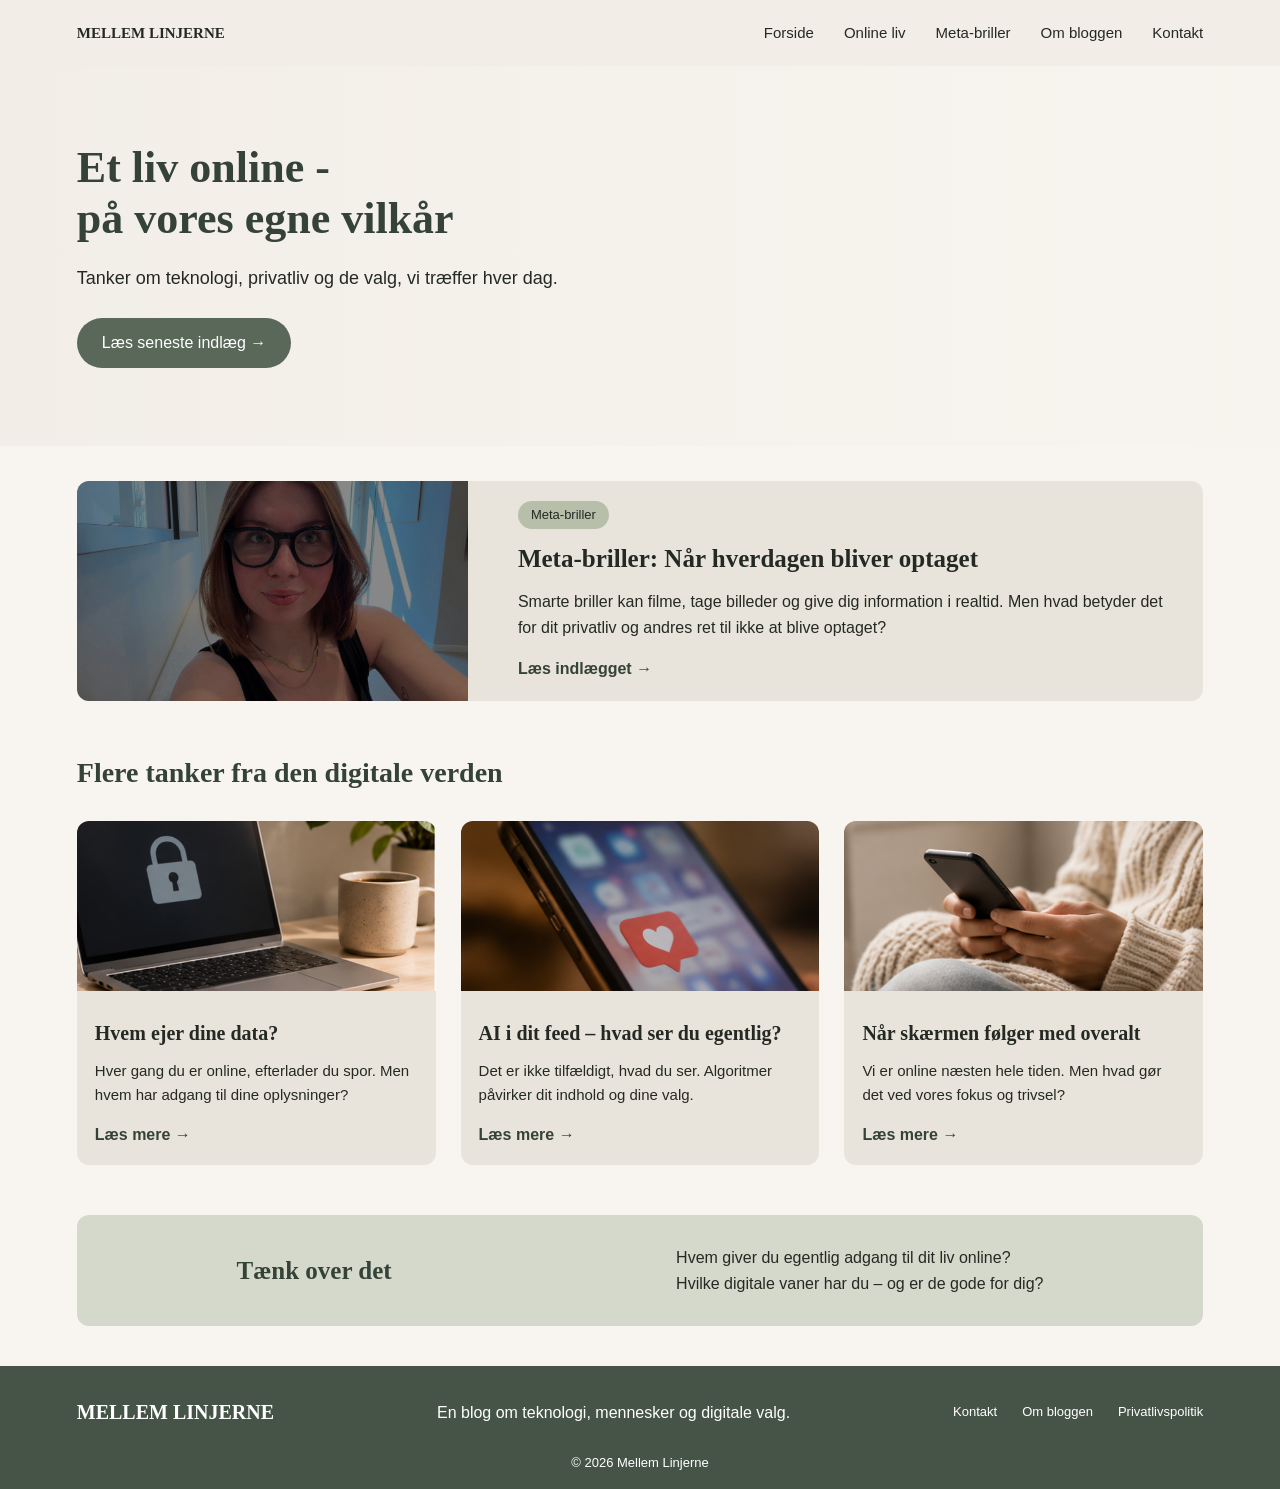
==== index.html @ 358b9c29 "Rename indeks.html to index.html" ====
<!DOCTYPE html>
<html lang="da">
<head>
    <meta charset="UTF-8">
    <meta name="viewport" content="width=device-width, initial-scale=1.0">
    <title>Mellem Linjerne / Et liv online</title>
    <link rel="stylesheet" href="css/style.css">
</head>
<body>
    <!--Menu / Navigation-->
    <header>
        <nav class="navigation">

            <a href="forside.html" class="logo">Mellem Linjerne</a>

            <ul class="menu">
                <li><a href="forside.html">Forside</a></li>
                <li><a href="online-liv.html">Online liv</a></li>
                <li><a href="meta-briller.html">Meta-briller</a></li>
                <li><a href="om.html">Om bloggen</a></li>
                <li><a href="kontakt.html">Kontakt</a></li>
            </ul>

        </nav>
    </header>

    <!--Hero / topbillede-->
    <section class="hero">
        <div class="hero-text">
            <h1>Et liv online -<br>på vores egne vilkår</h1>
            <p>
                Tanker om teknologi, privatliv og de valg, vi træffer hver dag.
            </p>

            <a href="#" class="knap" aria-label="Læs mere om et liv online på vores egne vilkår">Læs seneste indlæg →</a>
        </div>

    </section>

    <!-- 3. ARTIKEL OM META-BRILLER -->
    <main>

        <section class="featured">

            <img src="img/meta-briller.jpg"
                 alt="Person med smarte briller i bymiljø">

            <div class="featured-text">
                <span class="kategori">Meta-briller</span>

                <h2>Meta-briller: Når hverdagen bliver optaget</h2>

                <p>
                    Smarte briller kan filme, tage billeder
                    og give dig information i realtid.
                    Men hvad betyder det for dit privatliv
                    og andres ret til ikke at blive optaget?
                </p>

                <a href="meta-briller.html" aria-label="Læs mere om meta-briller: når hverdagen bliver optaget">Læs indlægget →</a>
            </div>

        </section>

 <!-- 4. SENESTE BLOGINDLÆG -->
        <section id="indlaeg" class="articles">

            <h2>Flere tanker fra den digitale verden</h2>

            <div class="article-grid">

                <article class="article-card">
                    <img src="img/privatliv.jpg"
                         alt="Bærbar computer med et låsesymbol">

                    <div class="article-content">
                        <h3>Hvem ejer dine data?</h3>

                        <p>
                            Hver gang du er online, efterlader
                            du spor. Men hvem har adgang til
                            dine oplysninger?
                        </p>

                        <a href="online-liv.html" aria-label="Læs mere om hvem der ejer dine data?">Læs mere →</a>
                    </div>
                </article>


                <article class="article-card">
                    <img src="img/AI.jpg"
                         alt="Smartphone med sociale medier på skærmen">

                    <div class="article-content">
                        <h3>AI i dit feed – hvad ser du egentlig?</h3>

                        <p>
                            Det er ikke tilfældigt, hvad du ser.
                            Algoritmer påvirker dit indhold
                            og dine valg.
                        </p>

                        <a href="online-liv.html" aria-label="Læs mere om AI i dit feed - hvad ser du egentlig?">Læs mere →</a>
                    </div>
                </article>


                <article class="article-card">
                    <img src="img/telefon.jpg"
                         alt="Person, der bruger sin smartphone">

                    <div class="article-content">
                        <h3>Når skærmen følger med overalt</h3>

                        <p>
                            Vi er online næsten hele tiden.
                            Men hvad gør det ved vores
                            fokus og trivsel?
                        </p>

                        <a href="online-liv.html" aria-label="Læs mere om når skærmen følger med overalt">Læs mere →</a>
                    </div>
                </article>

            </div>

        </section>


        <!-- 5. REFLEKSIONSFELT -->
        <section class="reflection">

            <h2>Tænk over det</h2>

            <p>
                Hvem giver du egentlig adgang til dit liv online?
                <br>
                Hvilke digitale vaner har du – og er de gode for dig?
            </p>

        </section>

    </main>


    <!-- 6. FOOTER / BUND -->
    <footer>

        <div class="footer-content">

            <h2>MELLEM LINJERNE</h2>

            <p>
                En blog om teknologi, mennesker og digitale valg.
            </p>

            <div class="footer-links">
                <a href="kontakt.html">Kontakt</a>
                <a href="om.html">Om bloggen</a>
                <a href="privatliv.html">Privatlivspolitik</a>
            </div>

        </div>

        <p class="copyright">
            © 2026 Mellem Linjerne
        </p>

    </footer>
    
</body>
</html>
---- css/style.css ----
/* 1. Forside */

* {
    margin: 0;
    padding: 0;
    box-sizing: border-box;
}

body {
    display: block;
    width: 100%;
    margin: 0;
    font-family: Arial, sans-serif;
    background-color: #F2EEE7;
    color: #292D29;
    line-height: 1.6;
}

main{
    display: block;
    width: 100%;
}

h1, h2, h3 {
    font-family: Georgia, serif;
}


/* 2. MENU / NAVIGATION */

.navigation {
    display: flex;
    justify-content: space-between;
    align-items: center;
    padding: 20px 6%;
    background-color: #F2EEE7;
}

.logo {
    font-family: Georgia, "Times New Roman", serif;
    font-size: 32px;
    font-weight: 700;
    color: #303a30;
    text-decoration: none;
    text-transform: uppercase;
    letter-spacing: 0;
}

.menu {
    display: flex;
    list-style: none;
    gap: 30px;
}

.menu a {
    text-decoration: none;
    color: #292D29;
    font-size: 15px;
    transition: color 0.3s;
}

.menu a:hover {
    color: #89947F;
}


/* 3. HERO */

.hero {
    min-height: 380px;
    display: flex;
    width: 100%;
    min-height: 380px;
    align-items: center;
    padding: 50px 6%;

    background-image:
        linear-gradient(
            90deg,
            rgba(242, 238, 231, 0.96),
            rgba(242, 238, 231, 0.1)
        ),
        url("img/hero.jpg");

    background-size: cover;
    background-position: center;
}

.hero-text {
    width: 100%;
    max-width: 550px;
}

.hero h1 {
    font-size: 44px;
    color: #354237;
    line-height: 1.15;
    margin-bottom: 20px;
}

.hero p {
    font-size: 18px;
    margin-bottom: 25px;
}

.knap {
    display: inline-block;
    background-color: #596858;
    color: white;
    padding: 12px 25px;
    border-radius: 25px;
    text-decoration: none;
}

.knap:hover {
    background-color: #354237;
}


/* 4. META-BRILLE ARTIKEL */

.featured {
    display: flex;
    align-items: center;
    gap: 30px;
    width: 88%;
    margin: 35px auto;
    background-color: #E9E4DB;
    border-radius: 12px;
    overflow: hidden;
}

.featured img {
    width: 45%;
    height: 220px;
    object-fit: cover;
}

.featured-text {
    padding: 20px;
}

.kategori {
    display: inline-block;
    background-color: #B7BEA9;
    padding: 4px 13px;
    border-radius: 20px;
    font-size: 13px;
    margin-bottom: 10px;
}

.featured h2 {
    font-size: 25px;
    margin-bottom: 10px;
}

.featured p {
    margin-bottom: 15px;
}

.featured a,
.article-card a {
    color: #354237;
    font-weight: bold;
    text-decoration: none;
}


/* 5. BLOGINDLÆG */

.articles {
    display: block;
    width: 88%;
    margin: 50px auto;
}

.articles > h2 {
    font-size: 28px;
    color: #354237;
    margin-bottom: 25px;
}

.article-grid {
    display: grid;
    grid-template-columns: repeat(3, 1fr);
    gap: 25px;
}

.article-card {
    background-color: #E9E4DB;
    border-radius: 12px;
    overflow: hidden;
    transition: transform 0.3s;
}

.article-card:hover {
    transform: translateY(-5px);
}

.article-card img {
    width: 100%;
    height: 170px;
    object-fit: cover;
}

.article-content {
    padding: 18px;
}

.article-card h3 {
    font-size: 20px;
    margin-bottom: 10px;
}

.article-card p {
    font-size: 15px;
    margin-bottom: 15px;
}


/* 6. REFLEKSIONSFELT */

.reflection {
    display: flex;
    justify-content: space-around;
    align-items: center;
    gap: 25px;
    width: 88%;
    margin: 40px auto;
    padding: 30px;
    background-color: #D5D9CB;
    border-radius: 12px;
}

.reflection h2 {
    color: #354237;
    font-size: 25px;
}


/* 7. FOOTER og BUND */

footer {
    display: block;
    width: 100%;
    background-color: #465448;
    color: white;
    padding: 30px 6% 15px;
}

.footer-content {
    display: flex;
    justify-content: space-between;
    align-items: center;
    gap: 20px;
    flex-wrap: wrap;
}

.footer-content h2 {
    font-size: 20px;
}

.footer-links {
    display: flex;
    gap: 20px;
}

.footer-links a {
    color: white;
    text-decoration: none;
}

.footer-links a:hover {
    text-decoration: underline;
}

.copyright {
    text-align: center;
    margin-top: 25px;
    font-size: 13px;
}


/* 8. RESPONSIVT DESIGN – MOBIL */

@media (max-width: 768px) {

    .navigation {
        flex-direction: column;
        gap: 20px;
    }

    .menu {
        flex-wrap: wrap;
        justify-content: center;
        gap: 15px;
    }

    .hero {
        min-height: 350px;
        background-position: center;
    }

    .hero h1 {
        font-size: 32px;
    }

    .featured {
        flex-direction: column;
    }

    .featured img {
        width: 100%;
        height: 200px;
    }

    .article-grid {
        grid-template-columns: 1fr;
    }

    .reflection {
        flex-direction: column;
        text-align: center;
    }

    .footer-content {
        flex-direction: column;
        text-align: center;
    }

    .footer-links {
        flex-wrap: wrap;
        justify-content: center;
    }
}


/* 9. TILGÆNGELIGHED */

a:focus-visible {
    outline: 3px solid #354237;
    outline-offset: 4px;
}






/* META-BRILLER – MELLEM LINJERNE */


/* 1. FARVER */

:root {
    --cream: #F2EEE7;
    --card: #E9E4DB;
    --green: #465448;
    --green-dark: #354237;
    --sage: #B7BEA9;
    --text: #292D29;
}


/* 2. GENERELLE INDSTILLINGER */

body {
    background-color: var(--cream);
}

.logo {
    font-family: Georgia, "Times New Roman", serif;
    font-size: 32px;
    font-weight: 700;
    color: #303a30;
    text-decoration: none;
    text-transform: uppercase;
    letter-spacing: 0;
}

/* 3. BRØDKRUMMESTI */

.breadcrumb {
    width: 88%;
    max-width: 1250px;
    margin: 18px auto 12px;
    color: #687166;
    font-size: 13px;
}

.breadcrumb a {
    color: var(--green-dark);
    text-decoration: none;
}

.breadcrumb span {
    padding: 0 7px;
    color: #9A9C91;
}


/* 4. TOPSEKTION / HERO */

.meta-hero {
    width: 88%;
    max-width: 1250px;
    min-height: 390px;
    margin: 0 auto 45px;

    display: grid;
    grid-template-columns: 0.9fr 1.1fr;
    align-items: center;

    gap: 35px;
    padding: 32px;

    background-color: var(--card);
    border-radius: 14px;
    overflow: hidden;
}

.meta-hero-text {
    padding: 12px 0 12px 12px;
}

.meta-hero h1 {
    font-family: Georgia, serif;
    color: var(--green-dark);
    font-size: clamp(34px, 4vw, 49px);
    line-height: 1.08;
    margin: 13px 0 18px;
}

.meta-hero p {
    font-size: 17px;
    max-width: 480px;
    margin-bottom: 23px;
}

.meta-hero img {
    width: 100%;
    height: 320px;
    object-fit: cover;
    border-radius: 10px;
}


/* 5. ARTIKEL LAYOUT */

.article-layout {
    width: 88%;
    max-width: 1120px;
    margin: 0 auto 65px;

    display: grid;
    grid-template-columns: minmax(0, 2fr) minmax(220px, 0.8fr);

    gap: 55px;
    align-items: start;
}

.article-main {
    min-width: 0;
}

.article-main p {
    font-size: 16px;
    line-height: 1.8;
    margin: 0 0 20px;
}

.article-main .article-intro {
    font-family: Georgia, serif;
    font-size: 21px;
    line-height: 1.55;
    color: var(--green-dark);
}

.article-main h2 {
    font-family: Georgia, serif;
    font-size: 29px;
    line-height: 1.2;
    color: var(--green-dark);
    margin: 38px 0 14px;
}


/* 6. CITAT */

.quote-box {
    margin: 32px 0;
    padding: 25px 30px;

    background-color: #E3E5D9;
    border-left: 4px solid var(--green);
    border-radius: 0 12px 12px 0;
}

.quote-mark {
    display: block;
    font-family: Georgia, serif;
    font-size: 42px;
    line-height: 0.8;
    color: var(--green);
}

.quote-box p {
    font-family: Georgia, serif;
    font-size: 21px;
    font-style: italic;
    color: var(--green-dark);
    margin: 8px 0 0;
}


/* 7. FUNKTIONSKORT */

.feature-grid {
    display: grid;
    grid-template-columns: repeat(3, 1fr);
    gap: 15px;
    margin: 24px 0 34px;
}

.feature-card {
    background-color: var(--card);
    border-radius: 12px;
    padding: 20px 17px;
}

.feature-icon {
    font-size: 27px;
    color: var(--green);
    margin-bottom: 8px;
}

.feature-card h3 {
    font-family: Georgia, serif;
    font-size: 18px;
    color: var(--green-dark);
    margin-bottom: 8px;
}

.feature-card p {
    font-size: 14px;
    line-height: 1.55;
    margin: 0;
}


/* 8. REFLEKSIONSFELT */

.reflection-box {
    display: flex;
    gap: 18px;
    align-items: center;

    margin: 34px 0;
    padding: 24px;

    background-color: var(--sage);
    border-radius: 12px;
}

.reflection-symbol {
    font-size: 34px;
    color: var(--green-dark);
}

.reflection-box h2 {
    font-size: 24px;
    margin: 0 0 7px;
}

.reflection-box p {
    margin: 0;
    font-size: 15px;
}


/* 9. AFSLUTTENDE ARTIKELBOKS */

.article-end {
    margin-top: 40px;
    padding: 25px;
    background-color: var(--card);
    border-radius: 12px;
}

.article-end p {
    margin: 12px 0 0;
}


/* 10. SIDEBAR */

.article-sidebar {
    position: sticky;
    top: 25px;
}

.sidebar-card,
.sidebar-note {
    padding: 23px;
    background-color: var(--card);
    border-radius: 12px;
    margin-bottom: 18px;
}

.sidebar-card h2,
.sidebar-note h2 {
    font-family: Georgia, serif;
    font-size: 22px;
    color: var(--green-dark);
    margin-bottom: 15px;
}

.sidebar-card a {
    display: block;
    padding: 12px 0;
    border-top: 1px solid #D4D0C7;

    color: var(--text);
    text-decoration: none;
    font-size: 14px;
}

.sidebar-card a span {
    float: right;
    color: var(--green);
}

.sidebar-card a:hover {
    color: var(--green);
}

.sidebar-note {
    background-color: #E3E5D9;
}

.sidebar-note p {
    font-size: 14px;
    line-height: 1.65;
}


/* 11. RESPONSIVT DESIGN – TABLET */

@media (max-width: 900px) {

    .meta-hero,
    .article-layout {
        width: 92%;
    }

    .article-layout {
        gap: 25px;
    }

    .meta-hero {
        gap: 22px;
        padding: 24px;
    }

    .meta-hero img {
        height: 280px;
    }

}


/* 12. RESPONSIVT DESIGN – MOBIL */

@media (max-width: 680px) {

    .breadcrumb {
        width: 90%;
    }

    .meta-hero {
        width: 90%;
        grid-template-columns: 1fr;
        gap: 20px;
        padding: 22px;
        margin-bottom: 32px;
    }

    .meta-hero-text {
        padding: 0;
    }

    .meta-hero h1 {
        font-size: 34px;
    }

    .meta-hero p {
        font-size: 16px;
    }

    .meta-hero img {
        height: 220px;
        grid-row: 2;
    }

    .article-layout {
        width: 90%;
        grid-template-columns: 1fr;
        gap: 12px;
        margin-bottom: 40px;
    }

    .article-main .article-intro {
        font-size: 19px;
    }

    .article-main h2 {
        font-size: 25px;
        margin-top: 30px;
    }

    .article-main p {
        font-size: 15px;
    }

    .feature-grid {
        grid-template-columns: 1fr;
    }

    .feature-card {
        display: grid;
        grid-template-columns: 35px 1fr;
        column-gap: 10px;
    }

    .feature-icon {
        grid-row: span 2;
    }

    .feature-card h3 {
        align-self: end;
    }

    .feature-card p {
        grid-column: 2;
    }

    .article-sidebar {
        position: static;
    }

    .quote-box {
        padding: 22px;
    }

    .quote-box p {
        font-size: 19px;
    }

}



/* KONTAKTFORMULAR-SIDEN */

body {
    background-color: #f8f5f0;
    color: #252923;
    font-family: Arial, sans-serif;
}


/* NAVIGATION */

.header {
    display: flex;
    align-items: center;
    justify-content: space-between;
    width: 100%;
    padding: 25px 6%;
    background-color: #efede6;
    box-sizing: border-box;
}

.logo {
    font-family: Georgia, "Times New Roman", serif;
    font-size: 15px;
    font-weight: bold;
    color: #303a30;
}

.navigation {
    display: flex;
    gap: 35px;
}

.navigation a {
    text-decoration: none;
    color: #252923;
    font-size: 15px;
    transition: 0.3s;
}

.navigation a:hover,
.navigation a.active {
    color: #697562;
}

.menu-icon {
    display: none;
    font-size: 25px;
}


/* HERO */

.contact-hero {
    min-height: 350px;
    background-color: #eae7df;
    display: flex;
    align-items: center;
    padding: 60px 8%;
    background-image: linear-gradient(
        90deg,
        rgba(234,231,223,0.98),
        rgba(234,231,223,0.65)
    );
}

.hero-content {
    max-width: 650px;
}

.overline {
    color: #697562;
    letter-spacing: 3px;
    font-size: 12px;
    margin-bottom: 20px;
}

.hero-content h1 {
    font-family: Georgia, serif;
    font-size: 58px;
    line-height: 1.1;
    color: #303a30;
    margin-bottom: 20px;
}

.hero-content p:last-child {
    font-size: 17px;
    line-height: 1.7;
    max-width: 550px;
}


/* KONTAKTOMRÅDE */

.contact-section {
    display: grid;
    grid-template-columns: 1fr 1.2fr;
    gap: 80px;
    max-width: 1200px;
    margin: 80px auto;
    padding: 0 40px;
}

.contact-intro {
    padding-top: 20px;
}

.category {
    display: inline-block;
    background-color: #d9ddce;
    color: #303a30;
    padding: 8px 17px;
    border-radius: 20px;
    font-size: 12px;
    margin-bottom: 25px;
}

.contact-intro h2,
.contact-form-container h2 {
    font-family: Georgia, serif;
    color: #303a30;
    font-size: 34px;
    margin-bottom: 22px;
}

.contact-intro p {
    line-height: 1.8;
    font-size: 16px;
    color: #555950;
    margin-bottom: 20px;
}

.contact-note {
    display: flex;
    align-items: center;
    gap: 15px;
    background-color: #e5e7dc;
    padding: 20px;
    border-radius: 12px;
    margin-top: 35px;
}

.contact-note span {
    font-size: 30px;
    color: #697562;
}

.contact-note p {
    margin: 0;
    font-family: Georgia, serif;
    font-style: italic;
}


/* KONTAKTFORMULAR */

.contact-form-container {
    background-color: #fffdfa;
    padding: 40px;
    border-radius: 15px;
    box-shadow: 0 5px 25px rgba(0,0,0,0.04);
}

.contact-form-container h2 {
    font-size: 30px;
    margin-bottom: 10px;
}

.form-description {
    color: #777;
    font-size: 14px;
    line-height: 1.6;
    margin-bottom: 30px;
}

.form-group {
    display: flex;
    flex-direction: column;
    margin-bottom: 23px;
}

.form-group label {
    font-size: 14px;
    font-weight: bold;
    margin-bottom: 10px;
    color: #303a30;
}

.form-group input,
.form-group select,
.form-group textarea {
    width: 100%;
    padding: 14px;
    border: 1px solid #deded6;
    border-radius: 7px;
    background-color: #faf9f6;
    font-family: Arial, sans-serif;
    font-size: 14px;
    color: #303a30;
    outline: none;
    transition: 0.3s;
}

.form-group input:focus,
.form-group select:focus,
.form-group textarea:focus {
    border-color: #697562;
    box-shadow: 0 0 0 2px rgba(105,117,98,0.12);
}

.form-group textarea {
    resize: vertical;
}

.privacy-text {
    font-size: 12px;
    color: #888;
    line-height: 1.6;
    margin-bottom: 25px;
}


/* SEND-KNAP */

.submit-button {
    background-color: #596657;
    color: white;
    border: none;
    padding: 15px 25px;
    border-radius: 30px;
    font-size: 15px;
    cursor: pointer;
    transition: 0.3s;
}

.submit-button span {
    margin-left: 12px;
    font-size: 18px;
}

.submit-button:hover {
    background-color: #414d40;
    transform: translateY(-2px);
}


/* FOOTER */

.footer {
    background-color: #414c40;
    color: white;
    padding: 30px 6%;
    display: flex;
    align-items: center;
    justify-content: space-between;
    gap: 25px;
}

.footer-logo {
    font-family: Georgia, serif;
    font-size: 19px;
    line-height: 0.9;
}

.footer p {
    font-size: 13px;
}

.footer-links {
    display: flex;
    gap: 25px;
}

.footer-links a {
    color: white;
    text-decoration: none;
    font-size: 13px;
}

.footer-links a:hover {
    text-decoration: underline;
}


/* MOBILVENLIGT DESIGN */

@media (max-width: 800px) {

    .header {
        padding: 20px 5%;
    }

    .navigation {
        display: none;
    }

    .menu-icon {
        display: block;
    }

    .contact-hero {
        padding: 55px 7%;
    }

    .hero-content h1 {
        font-size: 42px;
    }

    .contact-section {
        grid-template-columns: 1fr;
        gap: 35px;
        margin: 45px auto;
        padding: 0 6%;
    }

    .contact-form-container {
        padding: 25px;
    }

    .contact-intro h2 {
        font-size: 29px;
    }

    .footer {
        flex-direction: column;
        text-align: center;
    }

    .footer-links {
        flex-wrap: wrap;
        justify-content: center;
    }
}
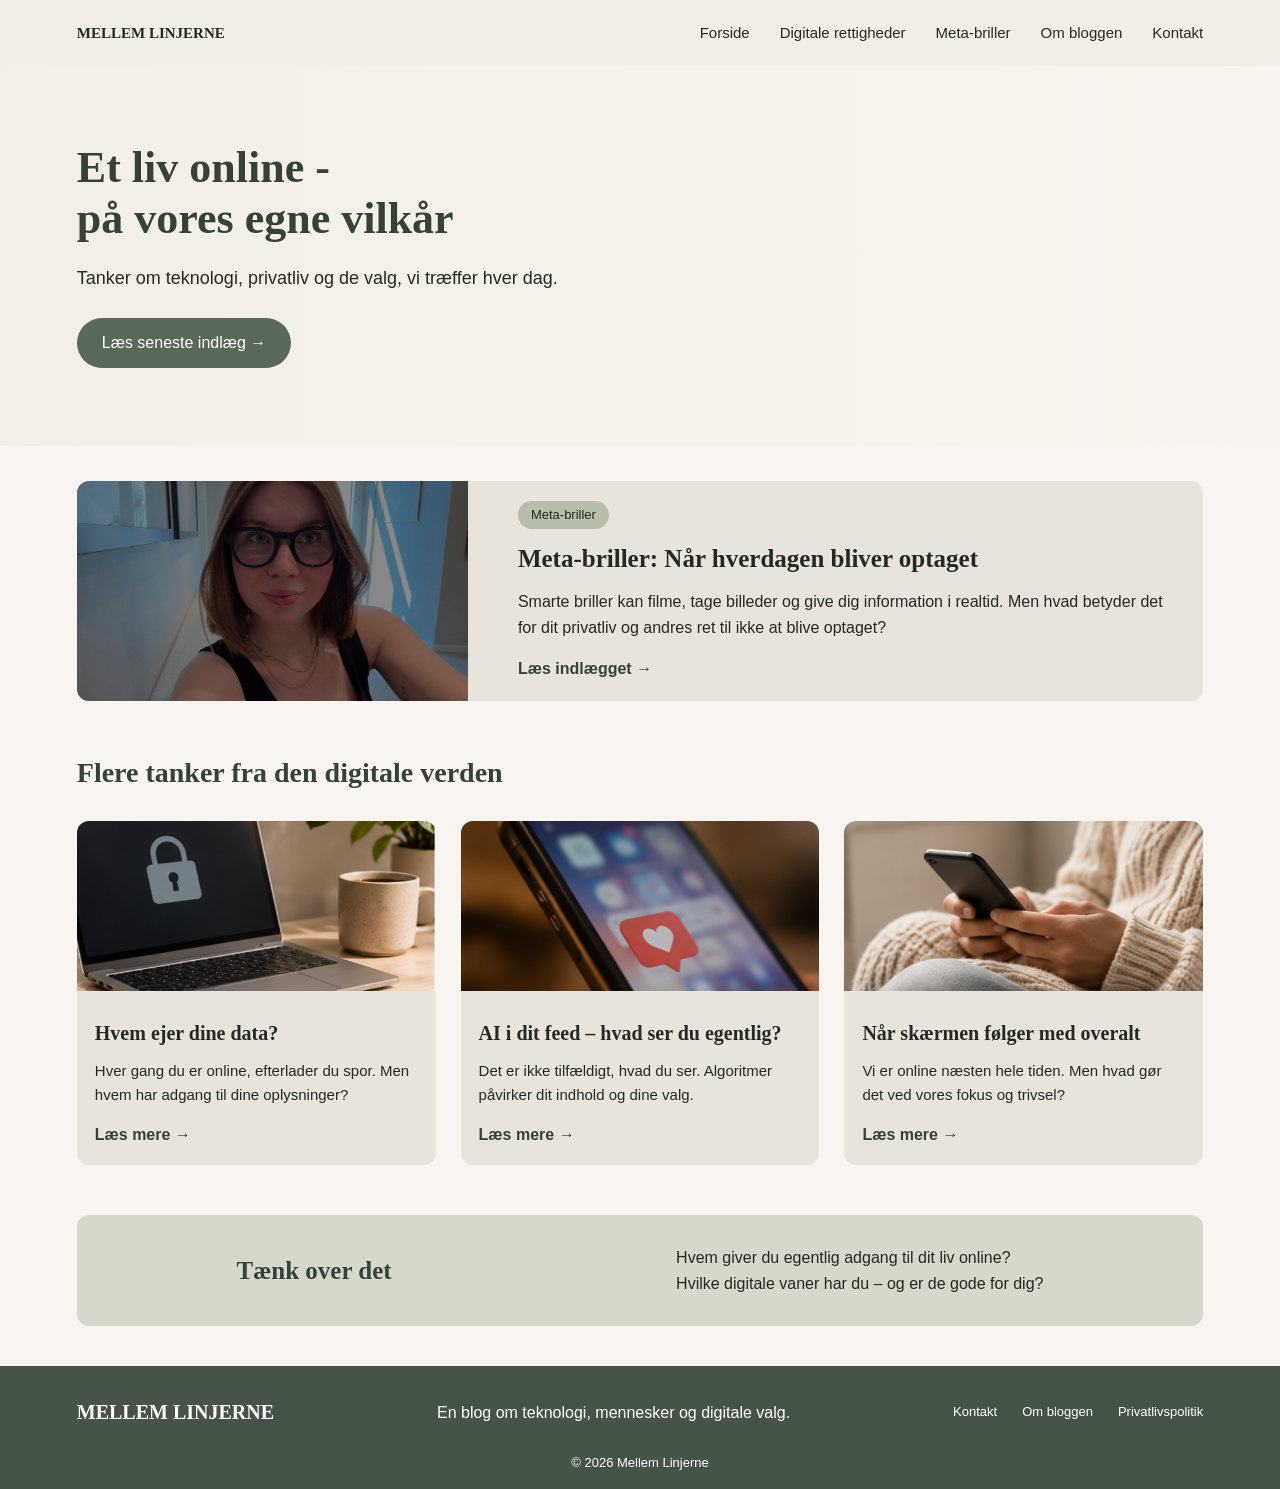
==== commit cbe1284a: "Update navigation links in index.html" ====
--- a/index.html
+++ b/index.html
@@ -14,8 +14,8 @@
             <a href="forside.html" class="logo">Mellem Linjerne</a>
 
             <ul class="menu">
-                <li><a href="forside.html">Forside</a></li>
-                <li><a href="online-liv.html">Online liv</a></li>
+                <li><a href="index.html">Forside</a></li>
+                <li><a href="digitale-rettigheder.html">Digitale rettigheder</a></li>
                 <li><a href="meta-briller.html">Meta-briller</a></li>
                 <li><a href="om.html">Om bloggen</a></li>
                 <li><a href="kontakt.html">Kontakt</a></li>
--- a/css/style.css
+++ b/css/style.css
@@ -1092,4 +1092,10 @@
         flex-wrap: wrap;
         justify-content: center;
     }
-}+}
+
+/* OM BLOGGEEN */
+
+.desværre-billede{
+    width: 50%;
+}
